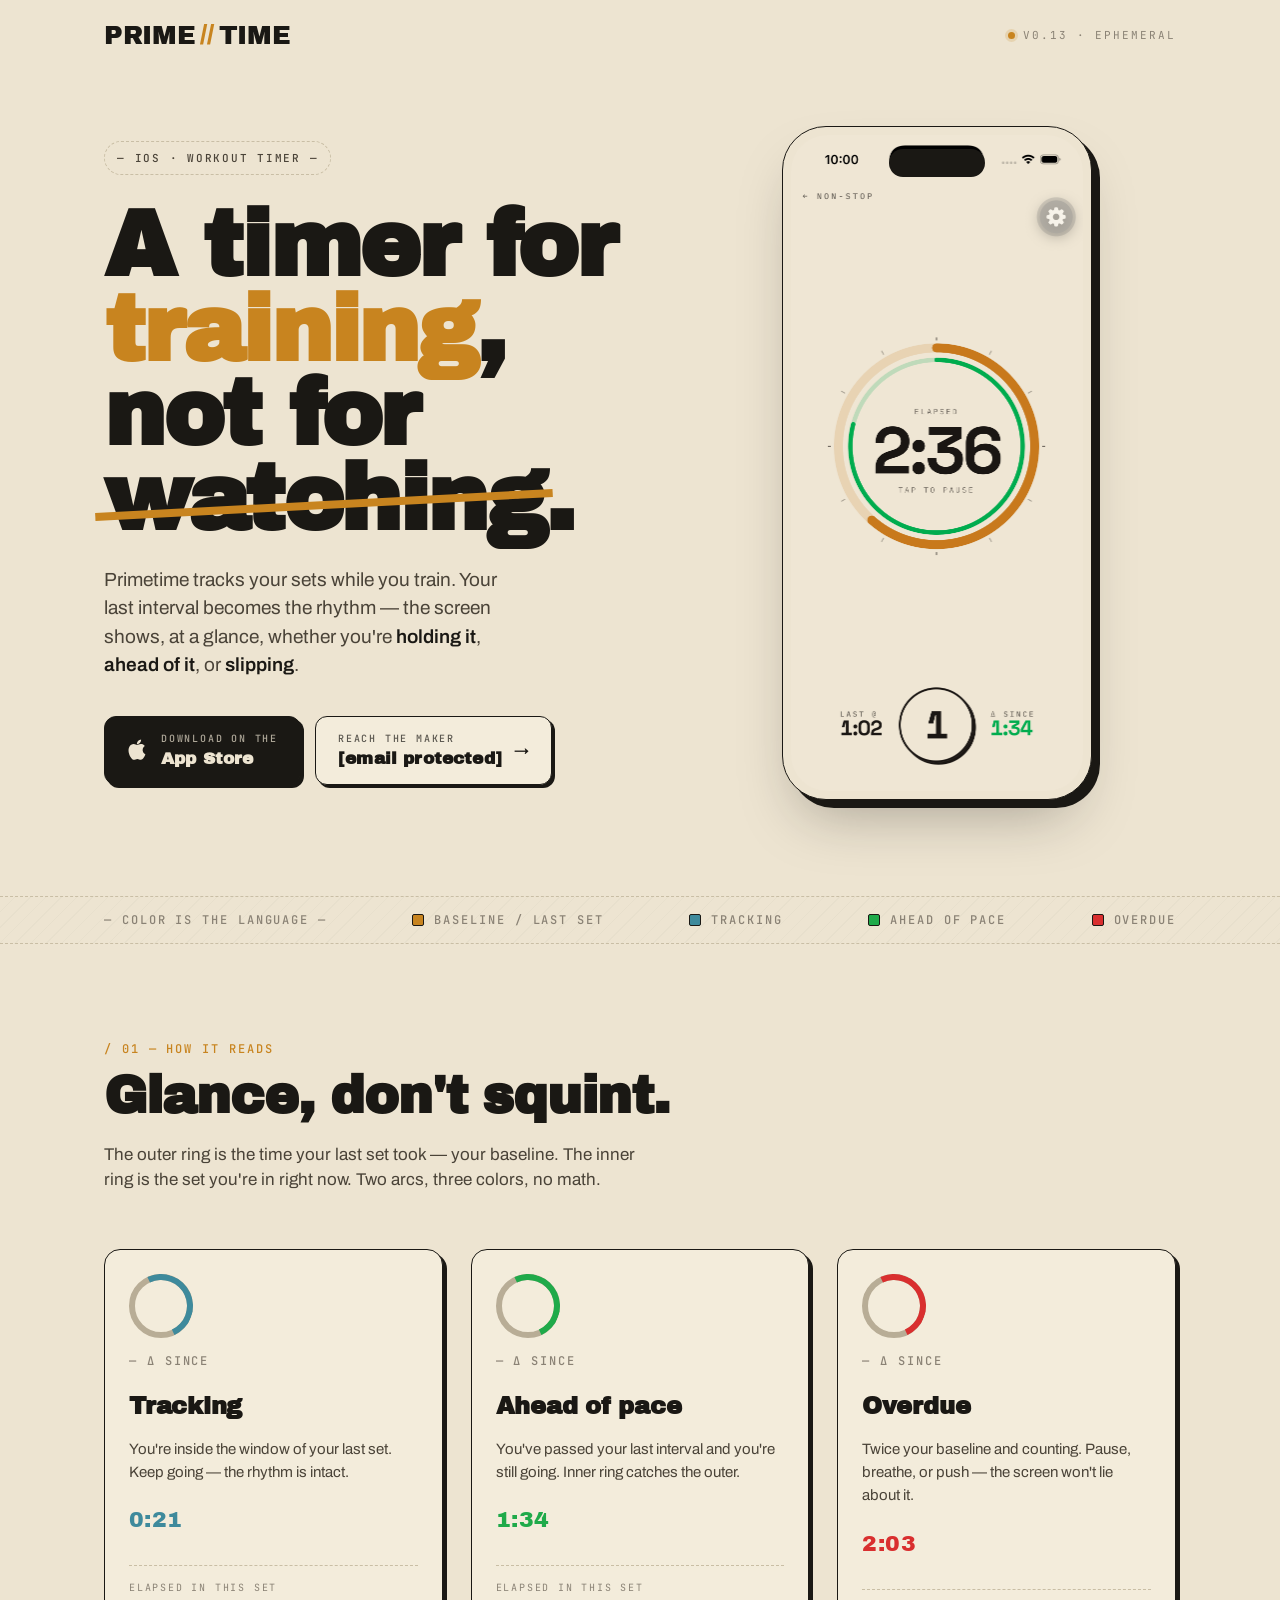
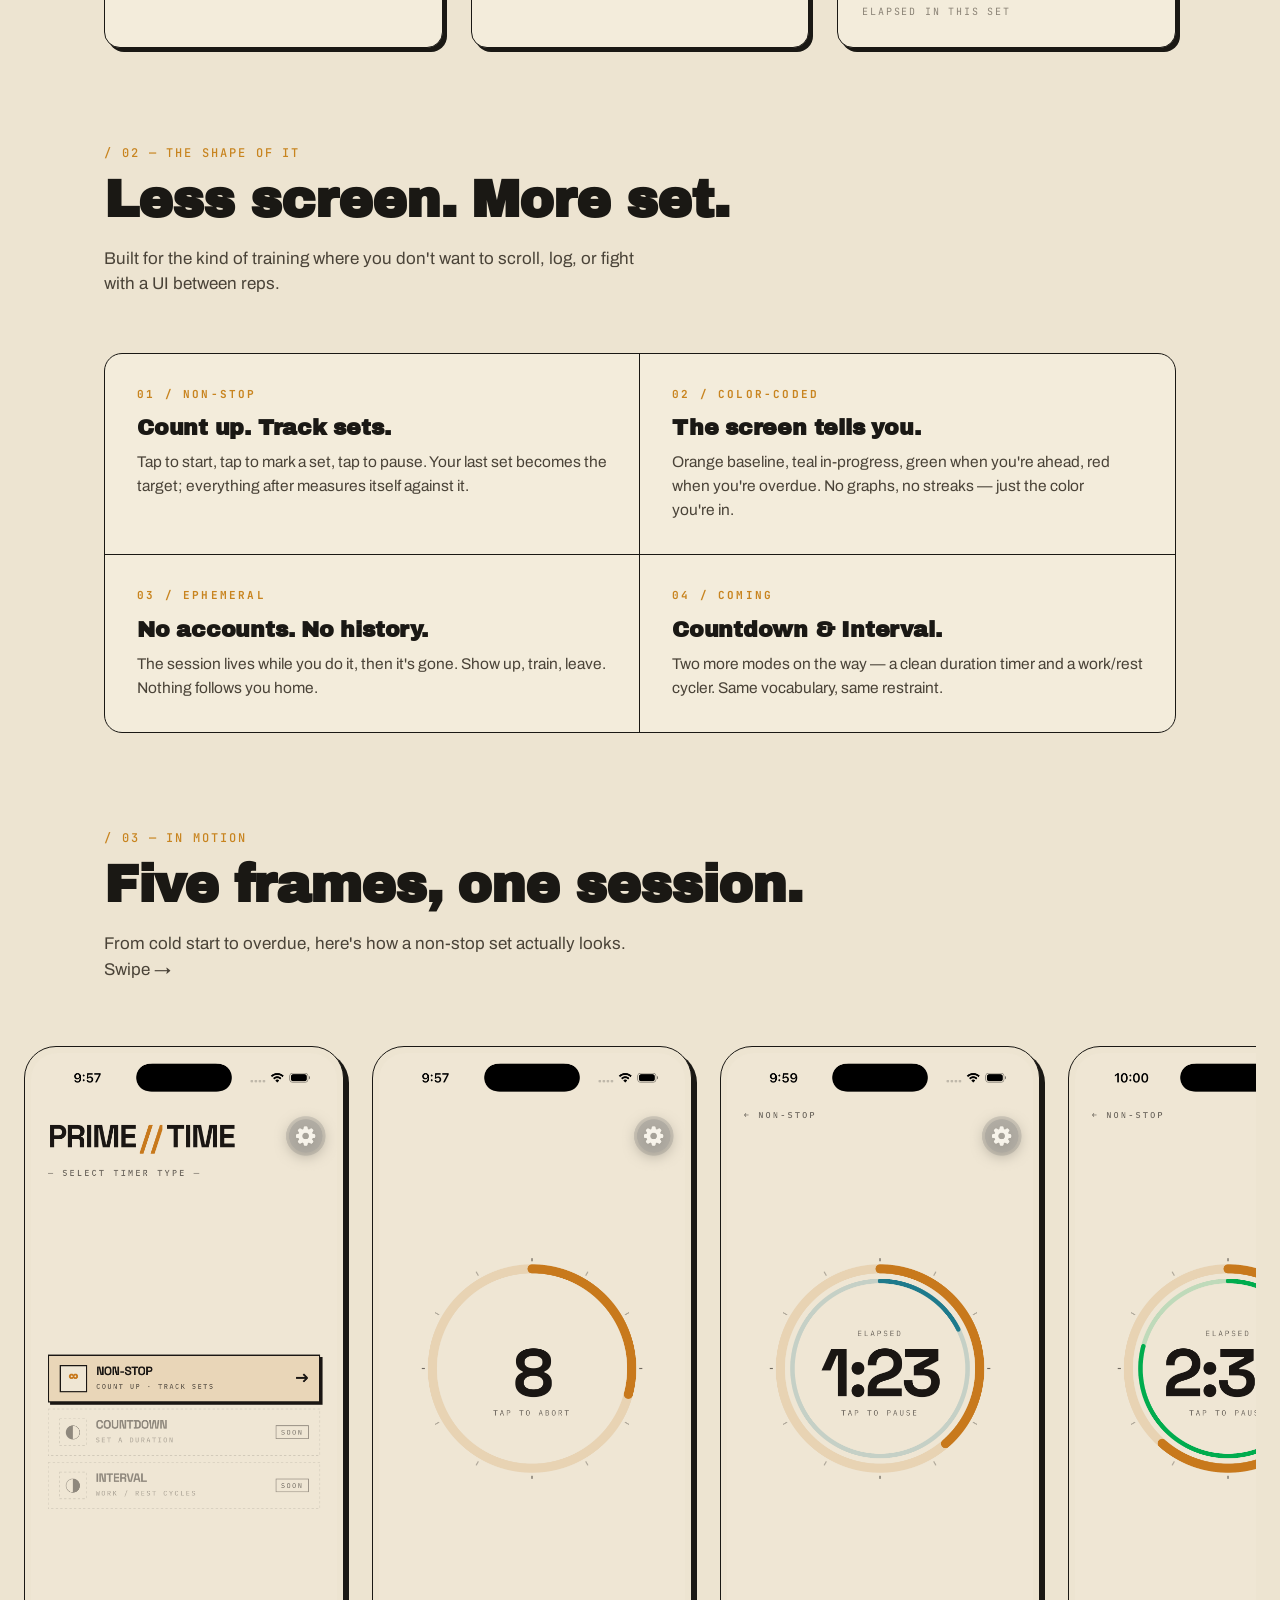
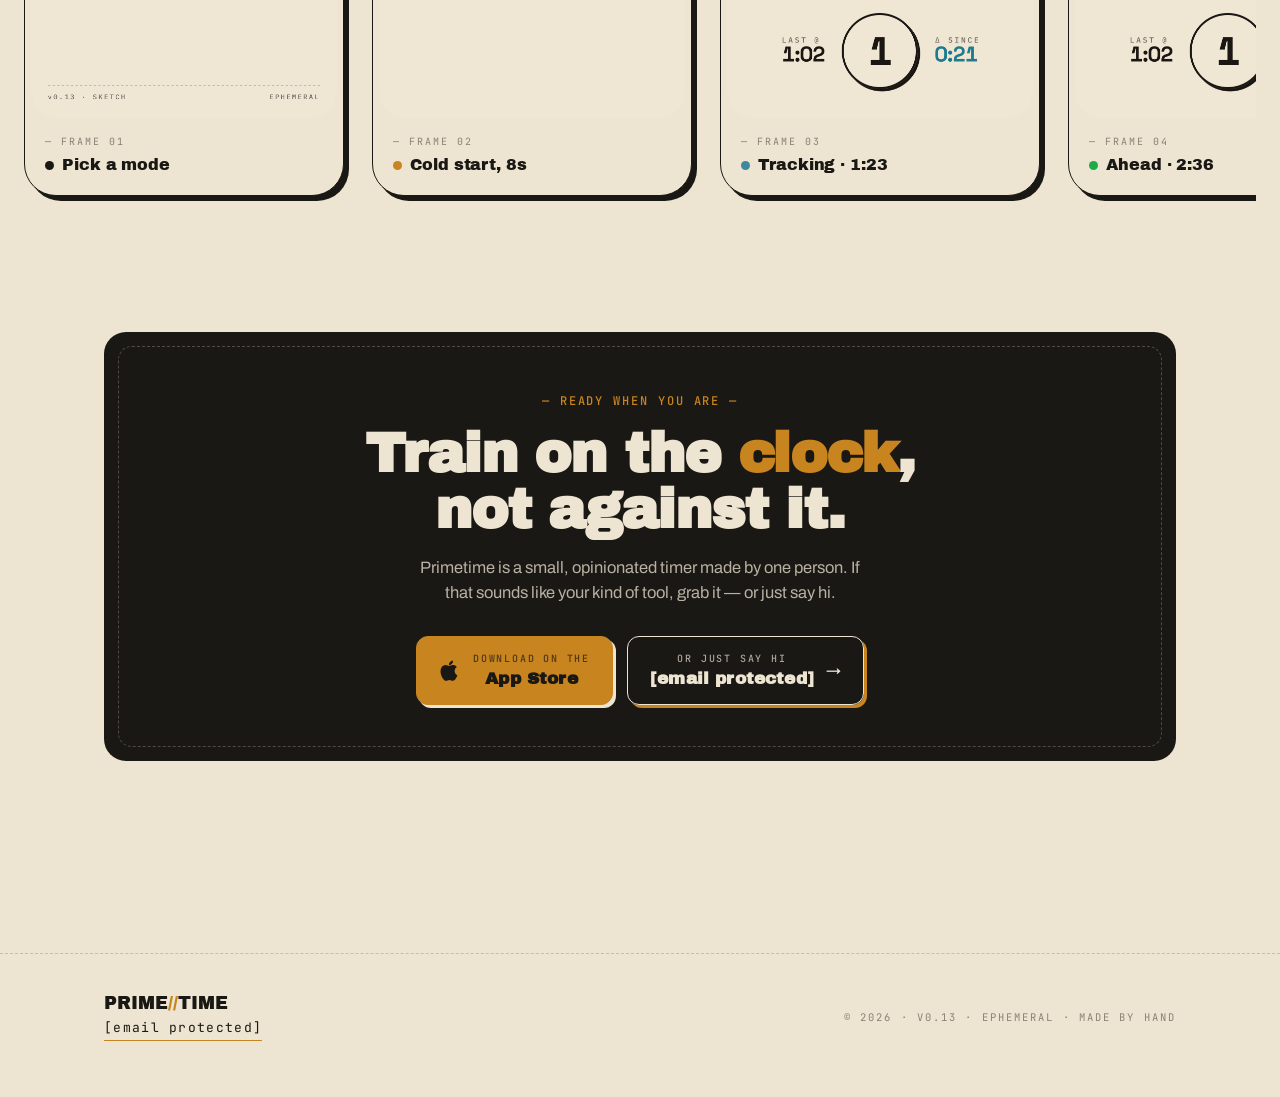
==== marketing/index.html @ 647ab3e5 "move some stuff around, add privacy policy" ====
<!doctype html>
<html lang="en">
<head>
<meta charset="utf-8" />
<meta name="viewport" content="width=device-width, initial-scale=1, viewport-fit=cover" />
<title>Primetime — a timer for training, not watching</title>
<meta name="description" content="Primetime is an iOS workout timer that tracks your sets while you train. Your last interval sets the pace; the screen tells you, at a glance, whether you're keeping it." />

<link rel="preconnect" href="https://fonts.googleapis.com">
<link rel="preconnect" href="https://fonts.gstatic.com" crossorigin>
<link href="https://fonts.googleapis.com/css2?family=Archivo+Black&family=Archivo:wght@400;500;600;800;900&family=JetBrains+Mono:wght@400;500;700&display=swap" rel="stylesheet">
<link rel="stylesheet" href="style.css" />
</head>

<body>

  <!-- TOPBAR -->
  <header class="topbar">
    <div class="container">
      <a href="#top" class="logo" id="top">PRIME<span class="slash">//</span>TIME</a>
      <span class="tag"><span class="dot"></span>v0.13 · EPHEMERAL</span>
    </div>
  </header>

  <!-- HERO -->
  <section class="hero">
    <div class="container hero-grid">
      <div class="hero-copy">
        <div class="eyebrow"><span class="mono">— iOS · workout timer —</span></div>

        <h1 class="headline">
          A timer for <span class="accent">training</span>,<br />
          not for <span class="strike">watching</span>.
        </h1>

        <p class="lede">
          Primetime tracks your sets while you train. Your last interval becomes the rhythm — the screen shows, at a glance, whether you're <strong>holding it</strong>, <strong>ahead of it</strong>, or <strong>slipping</strong>.
        </p>

        <div class="cta-row">
          <a class="btn primary" href="#" aria-label="Download on the App Store">
            <svg width="22" height="22" viewBox="0 0 24 24" fill="currentColor" aria-hidden="true">
              <path d="M17.05 12.04c-.03-2.86 2.34-4.24 2.44-4.31-1.33-1.95-3.4-2.22-4.13-2.25-1.76-.18-3.43 1.04-4.32 1.04-.9 0-2.27-1.02-3.73-.99-1.92.03-3.7 1.12-4.69 2.84-2 3.47-.51 8.6 1.44 11.42.95 1.39 2.08 2.93 3.57 2.88 1.43-.06 1.97-.93 3.7-.93 1.72 0 2.21.93 3.73.9 1.54-.03 2.51-1.4 3.45-2.8 1.09-1.6 1.54-3.15 1.56-3.23-.03-.01-2.99-1.15-3.02-4.57zM14.18 4.04c.78-.95 1.31-2.26 1.17-3.57-1.13.05-2.51.76-3.32 1.7-.72.83-1.36 2.17-1.19 3.45 1.27.1 2.55-.64 3.34-1.58z"/>
            </svg>
            <span>
              <span class="btn-sub">Download on the</span>
              <span class="btn-main">App Store</span>
            </span>
          </a>
          <a class="btn" href="/cdn-cgi/l/email-protection#354158405b544c4c5047755258545c591b565a580a4640575f5056410865475c5850415c5850100705107007100d05100c011007055d5059595a">
            <span>
              <span class="btn-sub">Reach the maker</span>
              <span class="btn-main"><span class="__cf_email__" data-cfemail="c6b2abb3a8a7bfbfa3b486a1aba7afaae8a5a9ab">[email&#160;protected]</span></span>
            </span>
            <span class="arrow" aria-hidden="true">→</span>
          </a>
        </div>
      </div>

      <div class="hero-art">
        <span class="ring-deco r1" aria-hidden="true"></span>
        <span class="ring-deco r2" aria-hidden="true"></span>
        <div class="phone" aria-hidden="false">
          <div class="screen">
            <img src="images/set_timer_green.png" alt="Primetime non-stop timer at 2:36 elapsed, on pace, ahead by 1:34" />
          </div>
        </div>
      </div>
    </div>
  </section>

  <!-- SYS BAR -->
  <div class="sysbar">
    <div class="container">
      <div class="row">
        <span class="mono">— color is the language —</span>
        <span class="mono"><span class="sw orange"></span> baseline / last set</span>
        <span class="mono"><span class="sw teal"></span> tracking</span>
        <span class="mono"><span class="sw green"></span> ahead of pace</span>
        <span class="mono"><span class="sw red"></span> overdue</span>
      </div>
    </div>
  </div>

  <!-- HOW IT READS -->
  <section class="bay">
    <div class="container">
      <div class="section-head">
        <span class="mono">/ 01 — how it reads</span>
        <h2>Glance, don't squint.</h2>
        <p>The outer ring is the time your last set took — your baseline. The inner ring is the set you're in right now. Two arcs, three colors, no math.</p>
      </div>

      <div class="reads-grid">
        <div class="read-card teal">
          <div class="ring" aria-hidden="true"></div>
          <span class="mono">— Δ since</span>
          <h3>Tracking</h3>
          <p>You're inside the window of your last set. Keep going — the rhythm is intact.</p>
          <div class="delta">0:21</div>
          <span class="delta-label">elapsed in this set</span>
        </div>
        <div class="read-card green">
          <div class="ring" aria-hidden="true"></div>
          <span class="mono">— Δ since</span>
          <h3>Ahead of pace</h3>
          <p>You've passed your last interval and you're still going. Inner ring catches the outer.</p>
          <div class="delta">1:34</div>
          <span class="delta-label">elapsed in this set</span>
        </div>
        <div class="read-card red">
          <div class="ring" aria-hidden="true"></div>
          <span class="mono">— Δ since</span>
          <h3>Overdue</h3>
          <p>Twice your baseline and counting. Pause, breathe, or push — the screen won't lie about it.</p>
          <div class="delta">2:03</div>
          <span class="delta-label">elapsed in this set</span>
        </div>
      </div>
    </div>
  </section>

  <!-- FEATURES -->
  <section class="bay" style="padding-top: 0;">
    <div class="container">
      <div class="section-head">
        <span class="mono">/ 02 — the shape of it</span>
        <h2>Less screen. More set.</h2>
        <p>Built for the kind of training where you don't want to scroll, log, or fight with a UI between reps.</p>
      </div>

      <div class="features">
        <div class="feat">
          <div class="num">01 / NON-STOP</div>
          <h3>Count up. Track sets.</h3>
          <p>Tap to start, tap to mark a set, tap to pause. Your last set becomes the target; everything after measures itself against it.</p>
        </div>
        <div class="feat">
          <div class="num">02 / COLOR-CODED</div>
          <h3>The screen tells you.</h3>
          <p>Orange baseline, teal in-progress, green when you're ahead, red when you're overdue. No graphs, no streaks — just the color you're in.</p>
        </div>
        <div class="feat">
          <div class="num">03 / EPHEMERAL</div>
          <h3>No accounts. No history.</h3>
          <p>The session lives while you do it, then it's gone. Show up, train, leave. Nothing follows you home.</p>
        </div>
        <div class="feat">
          <div class="num">04 / COMING</div>
          <h3>Countdown &amp; Interval.</h3>
          <p>Two more modes on the way — a clean duration timer and a work/rest cycler. Same vocabulary, same restraint.</p>
        </div>
      </div>
    </div>
  </section>

  <!-- SCREENSHOTS RAIL -->
  <section class="bay" style="padding-top: 0;">
    <div class="container">
      <div class="section-head">
        <span class="mono">/ 03 — in motion</span>
        <h2>Five frames, one session.</h2>
        <p>From cold start to overdue, here's how a non-stop set actually looks. Swipe →</p>
      </div>
    </div>

    <div class="rail-wrap">
      <div class="rail" role="list">
        <article class="shot dark" role="listitem">
          <div class="screen"><img src="images/timer_selection.png" alt="Primetime home screen — select timer type" /></div>
          <div class="caption">
            <span class="lbl">— Frame 01</span>
            <span class="ttl"><span class="dotc"></span>Pick a mode</span>
          </div>
        </article>
        <article class="shot orange" role="listitem">
          <div class="screen"><img src="images/countdown.png" alt="Primetime countdown from 8 with circular progress ring" /></div>
          <div class="caption">
            <span class="lbl">— Frame 02</span>
            <span class="ttl"><span class="dotc"></span>Cold start, 8s</span>
          </div>
        </article>
        <article class="shot teal" role="listitem">
          <div class="screen"><img src="images/set_timer_blue.png" alt="Primetime elapsed 1:23, tracking against last set" /></div>
          <div class="caption">
            <span class="lbl">— Frame 03</span>
            <span class="ttl"><span class="dotc"></span>Tracking · 1:23</span>
          </div>
        </article>
        <article class="shot green" role="listitem">
          <div class="screen"><img src="images/set_timer_green.png" alt="Primetime elapsed 2:36, ahead of last set's pace" /></div>
          <div class="caption">
            <span class="lbl">— Frame 04</span>
            <span class="ttl"><span class="dotc"></span>Ahead · 2:36</span>
          </div>
        </article>
        <article class="shot red" role="listitem">
          <div class="screen"><img src="images/set_timer_overdue.png" alt="Primetime elapsed 3:05, overdue past last set" /></div>
          <div class="caption">
            <span class="lbl">— Frame 05</span>
            <span class="ttl"><span class="dotc"></span>Overdue · 3:05</span>
          </div>
        </article>
      </div>
    </div>
  </section>

  <!-- CTA BAND -->
  <section class="bay" style="padding-top: 16px;">
    <div class="container">
      <div class="cta-band">
        <span class="mono">— ready when you are —</span>
        <h2>Train on the <span class="accent">clock</span>,<br />not against it.</h2>
        <p>Primetime is a small, opinionated timer made by one person. If that sounds like your kind of tool, grab it — or just say hi.</p>
        <div class="cta-row">
          <a class="btn primary" href="#" aria-label="Download Primetime on the App Store">
            <svg width="22" height="22" viewBox="0 0 24 24" fill="currentColor" aria-hidden="true">
              <path d="M17.05 12.04c-.03-2.86 2.34-4.24 2.44-4.31-1.33-1.95-3.4-2.22-4.13-2.25-1.76-.18-3.43 1.04-4.32 1.04-.9 0-2.27-1.02-3.73-.99-1.92.03-3.7 1.12-4.69 2.84-2 3.47-.51 8.6 1.44 11.42.95 1.39 2.08 2.93 3.57 2.88 1.43-.06 1.97-.93 3.7-.93 1.72 0 2.21.93 3.73.9 1.54-.03 2.51-1.4 3.45-2.8 1.09-1.6 1.54-3.15 1.56-3.23-.03-.01-2.99-1.15-3.02-4.57zM14.18 4.04c.78-.95 1.31-2.26 1.17-3.57-1.13.05-2.51.76-3.32 1.7-.72.83-1.36 2.17-1.19 3.45 1.27.1 2.55-.64 3.34-1.58z"/>
            </svg>
            <span>
              <span class="btn-sub">Download on the</span>
              <span class="btn-main">App Store</span>
            </span>
          </a>
          <a class="btn" href="/cdn-cgi/l/email-protection#8afee7ffe4ebf3f3eff8caede7ebe3e6a4e9e5e7b5f9ffe8e0efe9feb7daf8e3e7effee3e7efafb8baafcfb8afb2baafb3beafb8bae2efe6e6e5">
            <span>
              <span class="btn-sub">Or just say hi</span>
              <span class="btn-main"><span class="__cf_email__" data-cfemail="22564f574c435b5b475062454f434b4e0c414d4f">[email&#160;protected]</span></span>
            </span>
            <span class="arrow" aria-hidden="true">→</span>
          </a>
        </div>
      </div>
    </div>
  </section>

  <!-- FOOTER -->
  <footer>
    <div class="container">
      <div class="row">
        <div class="left">
          <span class="ttl">PRIME<span class="slash">//</span>TIME</span>
          <a class="mail" href="/cdn-cgi/l/email-protection#80f4edf5eee1f9f9e5f2c0e7ede1e9ecaee3efed"><span class="__cf_email__" data-cfemail="d4a0b9a1bab5adadb1a694b3b9b5bdb8fab7bbb9">[email&#160;protected]</span></a>
        </div>
        <div class="meta">© 2026 · v0.13 · Ephemeral · Made by hand</div>
      </div>
    </div>
  </footer>

<script data-cfasync="false" src="/cdn-cgi/scripts/5c5dd728/cloudflare-static/email-decode.min.js"></script></body>
</html>
---- marketing/style.css ----
:root {
  --bg:        #ede4d1;
  --bg-deep:   #e3d8bf;
  --ink:       #1a1814;
  --ink-soft:  #4a4338;
  --muted:     #8a8275;
  --muted-2:   #b8ad96;
  --line:      #c9bea5;
  --paper:     #f3ecdb;

  --orange:    #c8841f;
  --orange-2:  #a86d15;
  --teal:      #3e8a9c;
  --green:     #1faa4a;
  --red:       #d92f2f;

  --shadow:    0 1px 0 var(--ink);

  --display: "Archivo Black", "Archivo", system-ui, sans-serif;
  --body:    "Archivo", system-ui, sans-serif;
  --mono:    "JetBrains Mono", ui-monospace, Menlo, monospace;
}

* { box-sizing: border-box; }
html, body { margin: 0; padding: 0; }
html { -webkit-text-size-adjust: 100%; background: var(--bg); }
body {
  font-family: var(--body);
  color: var(--ink);
  background: var(--bg);
  line-height: 1.5;
  -webkit-font-smoothing: antialiased;
  overflow-x: hidden;
}
img { max-width: 100%; display: block; }
a { color: inherit; }

.mono {
  font-family: var(--mono);
  text-transform: uppercase;
  letter-spacing: 0.16em;
  font-size: 12px;
  color: var(--muted);
  font-weight: 500;
}

.container {
  width: 100%;
  max-width: 1120px;
  margin: 0 auto;
  padding: 0 24px;
}

/* ---------- topbar ---------- */
.topbar {
  padding: 22px 0;
}
.topbar .container {
  display: flex;
  align-items: center;
  justify-content: space-between;
  gap: 16px;
}
.logo {
  font-family: var(--display);
  font-size: clamp(20px, 4.2vw, 26px);
  letter-spacing: -0.01em;
  color: var(--ink);
  text-decoration: none;
  display: inline-flex;
  align-items: baseline;
  gap: 0;
  line-height: 1;
}
.logo .slash {
  color: var(--orange);
  margin: 0 0.18em;
  transform: translateY(-0.02em);
}
.tag {
  display: inline-flex;
  align-items: center;
  gap: 8px;
  font-family: var(--mono);
  font-size: 11px;
  letter-spacing: 0.18em;
  text-transform: uppercase;
  color: var(--muted);
}
.tag .dot {
  width: 7px; height: 7px; border-radius: 50%;
  background: var(--orange);
  box-shadow: 0 0 0 3px rgba(200,132,31,0.18);
}

/* ---------- hero ---------- */
.hero {
  padding: 24px 0 56px;
  position: relative;
}
.hero-grid {
  display: grid;
  grid-template-columns: 1fr;
  gap: 40px;
  align-items: center;
}
@media (min-width: 880px) {
  .hero-grid { grid-template-columns: 1.05fr 0.95fr; gap: 64px; }
  .hero { padding: 56px 0 96px; }
}

.eyebrow {
  display: inline-flex;
  align-items: center;
  gap: 10px;
  padding: 8px 12px;
  border: 1px dashed var(--line);
  border-radius: 999px;
  margin-bottom: 28px;
}
.eyebrow .mono { font-size: 11px; color: var(--ink-soft); }

h1.headline {
  font-family: var(--display);
  font-weight: 900;
  font-size: clamp(44px, 9.5vw, 92px);
  line-height: 0.92;
  letter-spacing: -0.025em;
  margin: 0 0 24px;
  color: var(--ink);
  text-wrap: balance;
}
h1.headline .accent {
  color: var(--orange);
  font-style: normal;
  position: relative;
  display: inline-block;
}
h1.headline .strike {
  position: relative;
  display: inline-block;
}
h1.headline .strike::after {
  content: "";
  position: absolute;
  left: -2%;
  right: -2%;
  top: 52%;
  height: 0.09em;
  background: var(--orange);
  transform: rotate(-3deg);
}

.lede {
  font-size: clamp(17px, 2.1vw, 19px);
  color: var(--ink-soft);
  max-width: 36ch;
  margin: 0 0 36px;
  text-wrap: pretty;
}
.lede strong { color: var(--ink); font-weight: 600; }

.cta-row {
  display: flex;
  flex-wrap: wrap;
  gap: 14px;
  align-items: center;
}
.btn {
  display: inline-flex;
  align-items: center;
  gap: 12px;
  padding: 14px 22px;
  border-radius: 12px;
  font-family: var(--body);
  font-weight: 600;
  font-size: 15px;
  text-decoration: none;
  border: 1.5px solid var(--ink);
  background: var(--paper);
  color: var(--ink);
  transition: transform .15s ease, box-shadow .15s ease, background .15s ease;
  box-shadow: 3px 3px 0 var(--ink);
}
.btn:hover { transform: translate(-1px,-1px); box-shadow: 4px 4px 0 var(--ink); }
.btn:active { transform: translate(1px,1px); box-shadow: 1px 1px 0 var(--ink); }
.btn.primary {
  background: var(--ink);
  color: var(--bg);
  border-color: var(--ink);
}
.btn.primary:hover { background: #2a261e; }
.btn .arrow { transition: transform .15s ease; }
.btn:hover .arrow { transform: translateX(3px); }

.btn-sub {
  display: block;
  font-family: var(--mono);
  font-size: 10px;
  letter-spacing: 0.18em;
  text-transform: uppercase;
  opacity: 0.7;
  margin-bottom: 2px;
  font-weight: 500;
}
.btn-main {
  font-family: var(--display);
  font-size: 17px;
  line-height: 1;
  letter-spacing: 0.01em;
}

/* hero phone */
.hero-art {
  position: relative;
  display: flex;
  justify-content: center;
  align-items: flex-end;
}
.phone {
  position: relative;
  width: min(310px, 78vw);
  aspect-ratio: 1206 / 2622;
  background: var(--bg);
  border-radius: 44px;
  padding: 8px;
  border: 1.5px solid var(--ink);
  box-shadow: 8px 8px 0 var(--ink), 0 30px 60px -20px rgba(26,24,20,0.35);
}
.phone .screen {
  width: 100%;
  height: 100%;
  border-radius: 36px;
  overflow: hidden;
  background: var(--bg);
}
.phone .screen img {
  width: 100%;
  height: 100%;
  object-fit: cover;
  object-position: top center;
}
.phone::before {
  /* small notch hint, behind status area of screenshots */
  content: "";
  position: absolute;
  top: 22px; left: 50%; transform: translateX(-50%);
  width: 96px; height: 28px;
  background: var(--ink);
  border-radius: 14px;
  z-index: 2;
}

.ring-deco {
  position: absolute;
  z-index: -1;
  border: 1.5px dashed var(--line);
  border-radius: 50%;
  pointer-events: none;
}
.ring-deco.r1 { width: 380px; height: 380px; top: -40px; right: -80px; }
.ring-deco.r2 { width: 220px; height: 220px; bottom: -30px; left: -40px; border-style: solid; border-color: var(--orange); opacity: 0.18; }

/* ---------- divider system bar ---------- */
.sysbar {
  border-top: 1px dashed var(--line);
  border-bottom: 1px dashed var(--line);
  padding: 14px 0;
  background:
    repeating-linear-gradient(135deg, transparent 0 10px, rgba(26,24,20,0.025) 10px 11px);
}
.sysbar .row {
  display: flex;
  flex-wrap: wrap;
  gap: 28px 36px;
  align-items: center;
  justify-content: space-between;
}
.sysbar .row span { display: inline-flex; align-items: center; gap: 10px; }
.sw {
  width: 12px; height: 12px; border-radius: 2px;
  border: 1.5px solid var(--ink);
  display: inline-block;
}
.sw.orange { background: var(--orange); }
.sw.teal   { background: var(--teal); }
.sw.green  { background: var(--green); }
.sw.red    { background: var(--red); }

/* ---------- section base ---------- */
section.bay { padding: 96px 0; }
@media (max-width: 720px) { section.bay { padding: 64px 0; } }

.section-head {
  display: grid;
  grid-template-columns: 1fr;
  gap: 12px;
  margin-bottom: 56px;
  max-width: 760px;
}
.section-head .mono { color: var(--orange); }
.section-head h2 {
  font-family: var(--display);
  font-weight: 900;
  font-size: clamp(32px, 5.2vw, 52px);
  line-height: 1.0;
  letter-spacing: -0.02em;
  margin: 0;
  text-wrap: balance;
}
.section-head p {
  color: var(--ink-soft);
  font-size: 17px;
  max-width: 56ch;
  margin: 8px 0 0;
  text-wrap: pretty;
}

/* ---------- how it reads (color story) ---------- */
.reads-grid {
  display: grid;
  grid-template-columns: 1fr;
  gap: 24px;
}
@media (min-width: 760px) {
  .reads-grid { grid-template-columns: repeat(3, 1fr); gap: 28px; }
}
.read-card {
  background: var(--paper);
  border: 1.5px solid var(--ink);
  border-radius: 16px;
  padding: 24px 24px 28px;
  box-shadow: 4px 4px 0 var(--ink);
  display: flex; flex-direction: column; gap: 14px;
  position: relative;
}
.read-card .ring {
  width: 64px; height: 64px;
  border-radius: 50%;
  border: 6px solid var(--muted-2);
  position: relative;
}
.read-card .ring::before {
  content: "";
  position: absolute;
  inset: -6px;
  border: 6px solid transparent;
  border-radius: 50%;
  border-top-color: currentColor;
  border-right-color: currentColor;
  transform: rotate(20deg);
}
.read-card.teal  .ring { color: var(--teal); }
.read-card.green .ring { color: var(--green); }
.read-card.red   .ring { color: var(--red); }
.read-card h3 {
  font-family: var(--display);
  font-weight: 900;
  font-size: 24px;
  margin: 4px 0 0;
  letter-spacing: -0.01em;
}
.read-card p {
  margin: 0;
  color: var(--ink-soft);
  font-size: 15px;
  line-height: 1.55;
}
.read-card .delta {
  font-family: var(--display);
  font-size: 22px;
  letter-spacing: 0.02em;
  margin-top: 6px;
}
.read-card.teal  .delta { color: var(--teal); }
.read-card.green .delta { color: var(--green); }
.read-card.red   .delta { color: var(--red); }
.read-card .delta-label {
  font-family: var(--mono);
  font-size: 10px;
  letter-spacing: 0.18em;
  text-transform: uppercase;
  color: var(--muted);
  margin-top: 14px;
  padding-top: 14px;
  border-top: 1px dashed var(--line);
}

/* ---------- features ---------- */
.features {
  display: grid;
  grid-template-columns: 1fr;
  gap: 0;
  border: 1.5px solid var(--ink);
  border-radius: 18px;
  overflow: hidden;
  background: var(--paper);
}
@media (min-width: 760px) {
  .features { grid-template-columns: 1fr 1fr; }
}
.feat {
  padding: 32px;
  border-bottom: 1.5px solid var(--ink);
  border-right: 1.5px solid var(--ink);
  position: relative;
}
@media (min-width: 760px) {
  .feat:nth-child(2n) { border-right: none; }
  .feat:nth-last-child(-n+2) { border-bottom: none; }
}
@media (max-width: 759px) {
  .feat { border-right: none; }
  .feat:last-child { border-bottom: none; }
}
.feat .num {
  font-family: var(--mono);
  font-size: 11px;
  letter-spacing: 0.2em;
  color: var(--orange);
  margin-bottom: 14px;
  font-weight: 700;
}
.feat h3 {
  font-family: var(--display);
  font-size: 22px;
  line-height: 1.1;
  margin: 0 0 10px;
  letter-spacing: -0.01em;
}
.feat p {
  margin: 0;
  color: var(--ink-soft);
  font-size: 15.5px;
  line-height: 1.55;
  text-wrap: pretty;
}

/* ---------- screenshot rail ---------- */
.rail-wrap {
  position: relative;
  margin: 0 calc(50% - 50vw);
  padding: 0 24px;
}
.rail {
  display: grid;
  grid-auto-flow: column;
  grid-auto-columns: 78vw;
  gap: 20px;
  overflow-x: auto;
  scroll-snap-type: x mandatory;
  scrollbar-width: none;
  padding: 8px 8px 24px;
  -webkit-overflow-scrolling: touch;
}
.rail::-webkit-scrollbar { display: none; }
@media (min-width: 720px) {
  .rail { grid-auto-columns: 320px; gap: 28px; padding-left: max(24px, calc((100vw - 1120px) / 2)); padding-right: max(24px, calc((100vw - 1120px) / 2)); }
}
.shot {
  scroll-snap-align: start;
  position: relative;
  background: var(--bg);
  border: 1.5px solid var(--ink);
  border-radius: 32px;
  padding: 6px;
  box-shadow: 5px 5px 0 var(--ink);
}
.shot .screen {
  border-radius: 26px;
  overflow: hidden;
  aspect-ratio: 1206 / 2622;
  background: var(--bg);
}
.shot .screen img {
  width: 100%; height: 100%; object-fit: cover; object-position: top;
}
.shot .caption {
  display: flex;
  flex-direction: column;
  gap: 4px;
  padding: 16px 14px 12px;
}
.shot .caption .lbl {
  font-family: var(--mono);
  font-size: 10px;
  letter-spacing: 0.2em;
  text-transform: uppercase;
  color: var(--muted);
}
.shot .caption .ttl {
  font-family: var(--display);
  font-size: 16px;
  letter-spacing: -0.005em;
}
.shot .caption .ttl .dotc {
  display: inline-block; width: 9px; height: 9px; border-radius: 50%;
  vertical-align: middle; margin-right: 8px;
  transform: translateY(-1px);
}
.shot.teal  .dotc { background: var(--teal); }
.shot.green .dotc { background: var(--green); }
.shot.red   .dotc { background: var(--red); }
.shot.orange .dotc { background: var(--orange); }
.shot.dark   .dotc { background: var(--ink); }

/* ---------- cta band ---------- */
.cta-band {
  background: var(--ink);
  color: var(--bg);
  border-radius: 22px;
  padding: 56px 32px;
  text-align: center;
  position: relative;
  overflow: hidden;
}
.cta-band::before {
  content: "";
  position: absolute;
  inset: 14px;
  border: 1px dashed rgba(237,228,209,0.25);
  border-radius: 14px;
  pointer-events: none;
}
.cta-band .mono { color: var(--orange); }
.cta-band h2 {
  font-family: var(--display);
  font-size: clamp(32px, 6vw, 56px);
  margin: 14px 0 18px;
  line-height: 1;
  letter-spacing: -0.02em;
}
.cta-band h2 .accent { color: var(--orange); }
.cta-band p {
  color: rgba(237,228,209,0.75);
  margin: 0 auto 30px;
  max-width: 50ch;
  font-size: 16.5px;
}
.cta-band .cta-row { justify-content: center; }
.cta-band .btn {
  border-color: var(--bg);
  background: transparent;
  color: var(--bg);
  box-shadow: 3px 3px 0 var(--orange);
}
.cta-band .btn:hover { box-shadow: 4px 4px 0 var(--orange); }
.cta-band .btn.primary {
  background: var(--orange);
  border-color: var(--orange);
  color: var(--ink);
  box-shadow: 3px 3px 0 var(--bg);
}
.cta-band .btn.primary:hover { box-shadow: 4px 4px 0 var(--bg); background: #d68f23; }

/* ---------- footer ---------- */
footer {
  padding: 40px 0 56px;
  border-top: 1px dashed var(--line);
  margin-top: 96px;
}
footer .row {
  display: flex;
  flex-wrap: wrap;
  gap: 18px;
  justify-content: space-between;
  align-items: center;
}
footer .row .left {
  display: flex; flex-direction: column; gap: 6px;
}
footer .row .left .ttl {
  font-family: var(--display);
  font-size: 18px;
  line-height: 1;
}
footer .row .left .ttl .slash { color: var(--orange); }
footer .mail {
  font-family: var(--mono);
  text-decoration: none;
  color: var(--ink);
  font-size: 13px;
  letter-spacing: 0.1em;
  border-bottom: 1.5px solid var(--orange);
  padding-bottom: 2px;
}
footer .mail:hover { color: var(--orange); }
footer .meta {
  font-family: var(--mono);
  font-size: 10.5px;
  letter-spacing: 0.2em;
  text-transform: uppercase;
  color: var(--muted);
}

/* small a11y: focus */
a:focus-visible, button:focus-visible {
  outline: 2px solid var(--orange);
  outline-offset: 3px;
  border-radius: 6px;
}
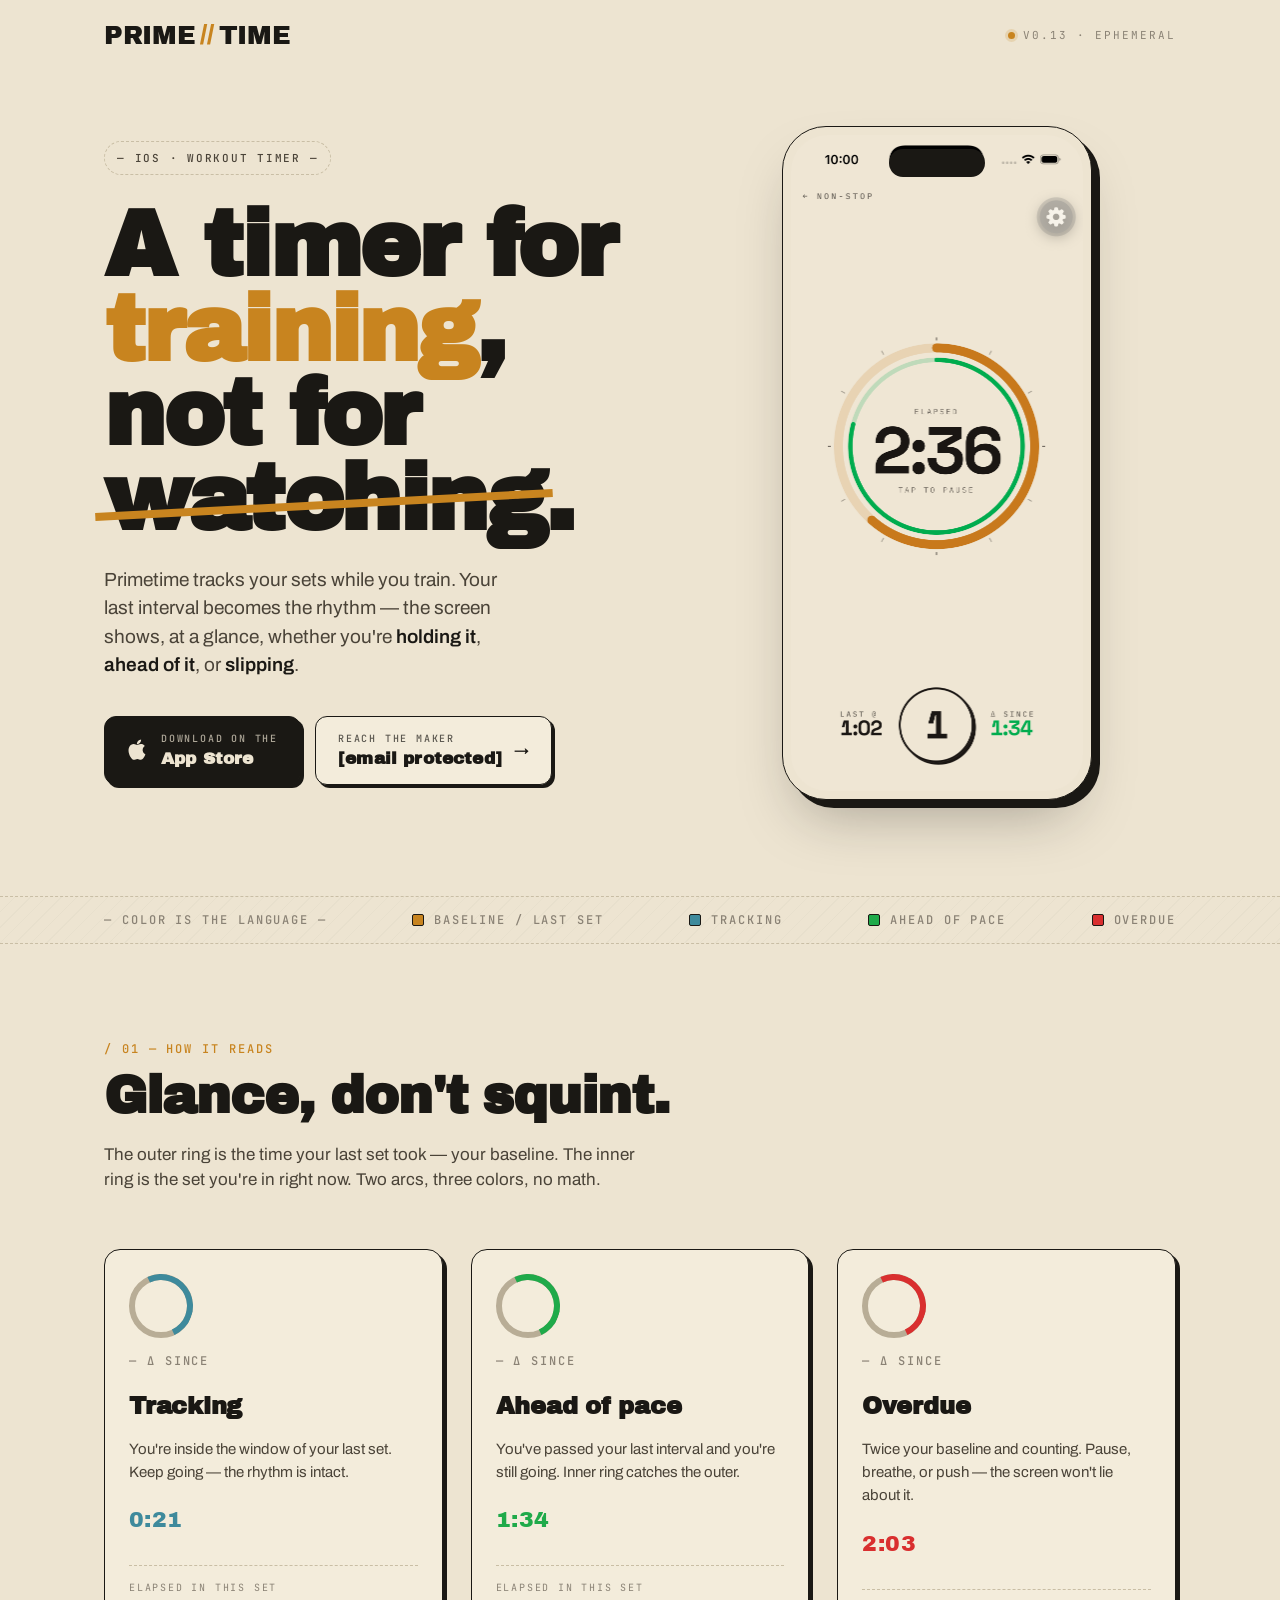
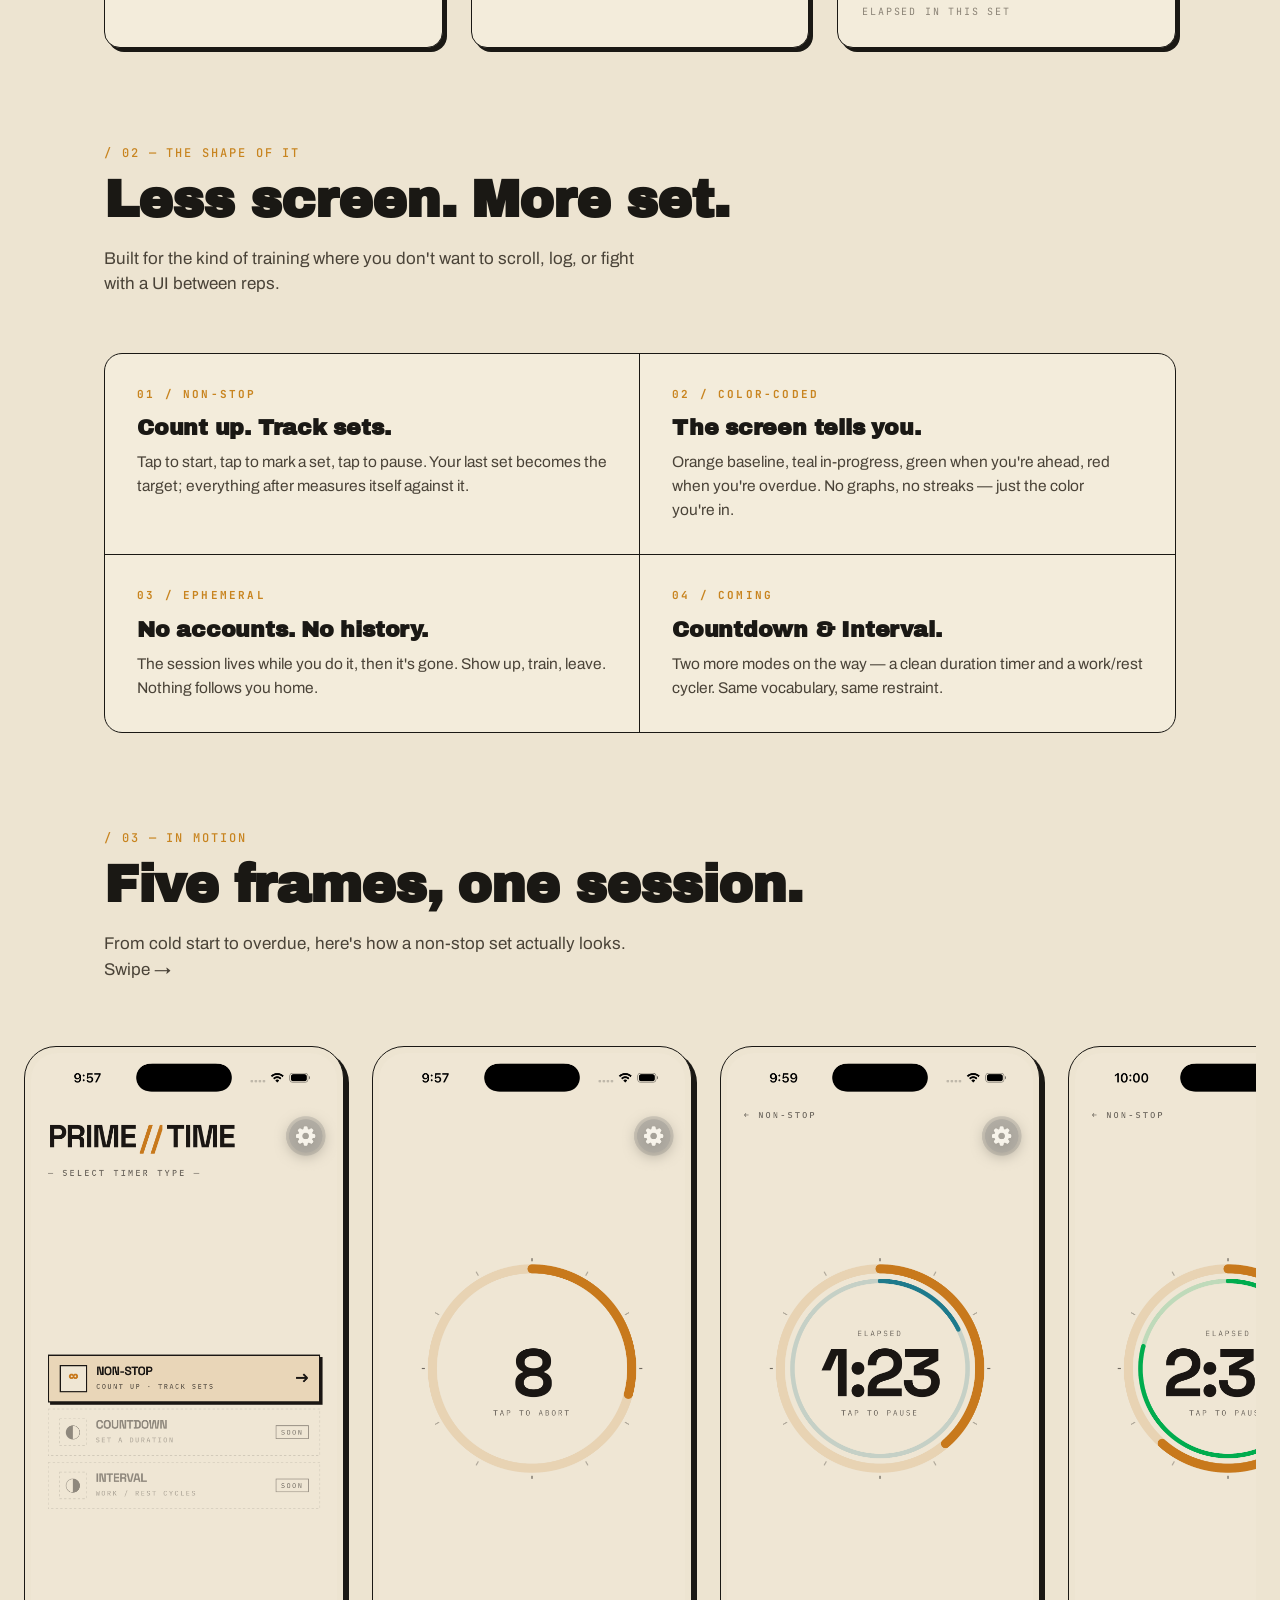
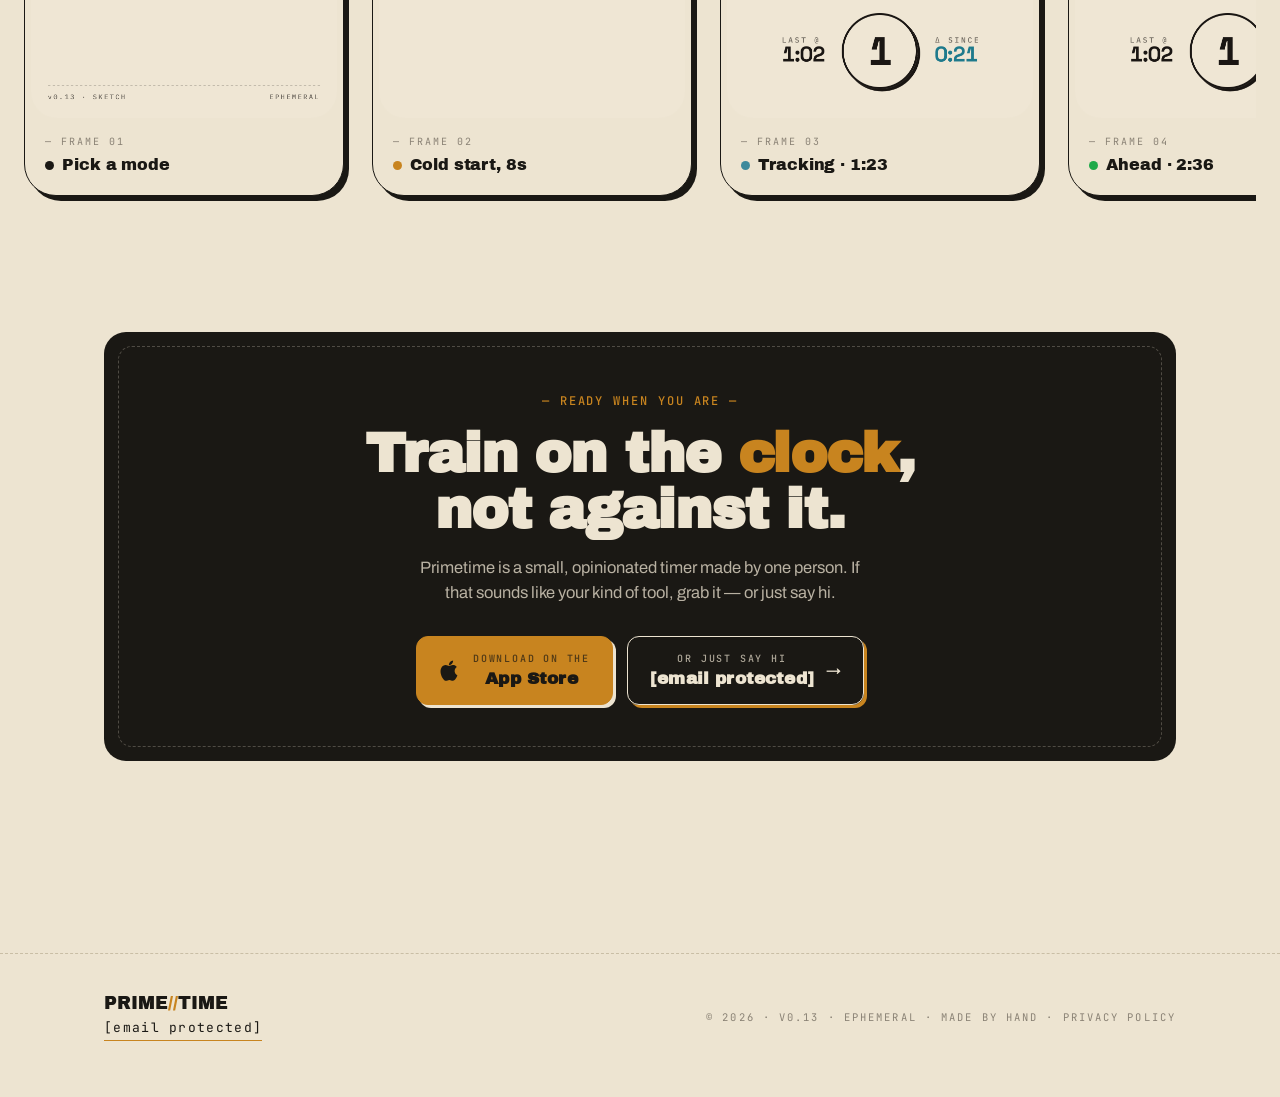
==== commit 818453a7: "policy link" ====
--- a/marketing/index.html
+++ b/marketing/index.html
@@ -1,15 +1,19 @@
 <!doctype html>
 <html lang="en">
+
 <head>
-<meta charset="utf-8" />
-<meta name="viewport" content="width=device-width, initial-scale=1, viewport-fit=cover" />
-<title>Primetime — a timer for training, not watching</title>
-<meta name="description" content="Primetime is an iOS workout timer that tracks your sets while you train. Your last interval sets the pace; the screen tells you, at a glance, whether you're keeping it." />
-
-<link rel="preconnect" href="https://fonts.googleapis.com">
-<link rel="preconnect" href="https://fonts.gstatic.com" crossorigin>
-<link href="https://fonts.googleapis.com/css2?family=Archivo+Black&family=Archivo:wght@400;500;600;800;900&family=JetBrains+Mono:wght@400;500;700&display=swap" rel="stylesheet">
-<link rel="stylesheet" href="style.css" />
+  <meta charset="utf-8" />
+  <meta name="viewport" content="width=device-width, initial-scale=1, viewport-fit=cover" />
+  <title>Primetime — a timer for training, not watching</title>
+  <meta name="description"
+    content="Primetime is an iOS workout timer that tracks your sets while you train. Your last interval sets the pace; the screen tells you, at a glance, whether you're keeping it." />
+
+  <link rel="preconnect" href="https://fonts.googleapis.com">
+  <link rel="preconnect" href="https://fonts.gstatic.com" crossorigin>
+  <link
+    href="https://fonts.googleapis.com/css2?family=Archivo+Black&family=Archivo:wght@400;500;600;800;900&family=JetBrains+Mono:wght@400;500;700&display=swap"
+    rel="stylesheet">
+  <link rel="stylesheet" href="style.css" />
 </head>
 
 <body>
@@ -34,23 +38,28 @@
         </h1>
 
         <p class="lede">
-          Primetime tracks your sets while you train. Your last interval becomes the rhythm — the screen shows, at a glance, whether you're <strong>holding it</strong>, <strong>ahead of it</strong>, or <strong>slipping</strong>.
+          Primetime tracks your sets while you train. Your last interval becomes the rhythm — the screen shows, at a
+          glance, whether you're <strong>holding it</strong>, <strong>ahead of it</strong>, or
+          <strong>slipping</strong>.
         </p>
 
         <div class="cta-row">
           <a class="btn primary" href="#" aria-label="Download on the App Store">
             <svg width="22" height="22" viewBox="0 0 24 24" fill="currentColor" aria-hidden="true">
-              <path d="M17.05 12.04c-.03-2.86 2.34-4.24 2.44-4.31-1.33-1.95-3.4-2.22-4.13-2.25-1.76-.18-3.43 1.04-4.32 1.04-.9 0-2.27-1.02-3.73-.99-1.92.03-3.7 1.12-4.69 2.84-2 3.47-.51 8.6 1.44 11.42.95 1.39 2.08 2.93 3.57 2.88 1.43-.06 1.97-.93 3.7-.93 1.72 0 2.21.93 3.73.9 1.54-.03 2.51-1.4 3.45-2.8 1.09-1.6 1.54-3.15 1.56-3.23-.03-.01-2.99-1.15-3.02-4.57zM14.18 4.04c.78-.95 1.31-2.26 1.17-3.57-1.13.05-2.51.76-3.32 1.7-.72.83-1.36 2.17-1.19 3.45 1.27.1 2.55-.64 3.34-1.58z"/>
+              <path
+                d="M17.05 12.04c-.03-2.86 2.34-4.24 2.44-4.31-1.33-1.95-3.4-2.22-4.13-2.25-1.76-.18-3.43 1.04-4.32 1.04-.9 0-2.27-1.02-3.73-.99-1.92.03-3.7 1.12-4.69 2.84-2 3.47-.51 8.6 1.44 11.42.95 1.39 2.08 2.93 3.57 2.88 1.43-.06 1.97-.93 3.7-.93 1.72 0 2.21.93 3.73.9 1.54-.03 2.51-1.4 3.45-2.8 1.09-1.6 1.54-3.15 1.56-3.23-.03-.01-2.99-1.15-3.02-4.57zM14.18 4.04c.78-.95 1.31-2.26 1.17-3.57-1.13.05-2.51.76-3.32 1.7-.72.83-1.36 2.17-1.19 3.45 1.27.1 2.55-.64 3.34-1.58z" />
             </svg>
             <span>
               <span class="btn-sub">Download on the</span>
               <span class="btn-main">App Store</span>
             </span>
           </a>
-          <a class="btn" href="/cdn-cgi/l/email-protection#354158405b544c4c5047755258545c591b565a580a4640575f5056410865475c5850415c5850100705107007100d05100c011007055d5059595a">
+          <a class="btn"
+            href="/cdn-cgi/l/email-protection#354158405b544c4c5047755258545c591b565a580a4640575f5056410865475c5850415c5850100705107007100d05100c011007055d5059595a">
             <span>
               <span class="btn-sub">Reach the maker</span>
-              <span class="btn-main"><span class="__cf_email__" data-cfemail="c6b2abb3a8a7bfbfa3b486a1aba7afaae8a5a9ab">[email&#160;protected]</span></span>
+              <span class="btn-main"><span class="__cf_email__"
+                  data-cfemail="c6b2abb3a8a7bfbfa3b486a1aba7afaae8a5a9ab">[email&#160;protected]</span></span>
             </span>
             <span class="arrow" aria-hidden="true">→</span>
           </a>
@@ -62,7 +71,8 @@
         <span class="ring-deco r2" aria-hidden="true"></span>
         <div class="phone" aria-hidden="false">
           <div class="screen">
-            <img src="images/set_timer_green.png" alt="Primetime non-stop timer at 2:36 elapsed, on pace, ahead by 1:34" />
+            <img src="images/set_timer_green.png"
+              alt="Primetime non-stop timer at 2:36 elapsed, on pace, ahead by 1:34" />
           </div>
         </div>
       </div>
@@ -88,7 +98,8 @@
       <div class="section-head">
         <span class="mono">/ 01 — how it reads</span>
         <h2>Glance, don't squint.</h2>
-        <p>The outer ring is the time your last set took — your baseline. The inner ring is the set you're in right now. Two arcs, three colors, no math.</p>
+        <p>The outer ring is the time your last set took — your baseline. The inner ring is the set you're in right now.
+          Two arcs, three colors, no math.</p>
       </div>
 
       <div class="reads-grid">
@@ -133,12 +144,14 @@
         <div class="feat">
           <div class="num">01 / NON-STOP</div>
           <h3>Count up. Track sets.</h3>
-          <p>Tap to start, tap to mark a set, tap to pause. Your last set becomes the target; everything after measures itself against it.</p>
+          <p>Tap to start, tap to mark a set, tap to pause. Your last set becomes the target; everything after measures
+            itself against it.</p>
         </div>
         <div class="feat">
           <div class="num">02 / COLOR-CODED</div>
           <h3>The screen tells you.</h3>
-          <p>Orange baseline, teal in-progress, green when you're ahead, red when you're overdue. No graphs, no streaks — just the color you're in.</p>
+          <p>Orange baseline, teal in-progress, green when you're ahead, red when you're overdue. No graphs, no streaks
+            — just the color you're in.</p>
         </div>
         <div class="feat">
           <div class="num">03 / EPHEMERAL</div>
@@ -148,7 +161,8 @@
         <div class="feat">
           <div class="num">04 / COMING</div>
           <h3>Countdown &amp; Interval.</h3>
-          <p>Two more modes on the way — a clean duration timer and a work/rest cycler. Same vocabulary, same restraint.</p>
+          <p>Two more modes on the way — a clean duration timer and a work/rest cycler. Same vocabulary, same restraint.
+          </p>
         </div>
       </div>
     </div>
@@ -167,35 +181,40 @@
     <div class="rail-wrap">
       <div class="rail" role="list">
         <article class="shot dark" role="listitem">
-          <div class="screen"><img src="images/timer_selection.png" alt="Primetime home screen — select timer type" /></div>
+          <div class="screen"><img src="images/timer_selection.png" alt="Primetime home screen — select timer type" />
+          </div>
           <div class="caption">
             <span class="lbl">— Frame 01</span>
             <span class="ttl"><span class="dotc"></span>Pick a mode</span>
           </div>
         </article>
         <article class="shot orange" role="listitem">
-          <div class="screen"><img src="images/countdown.png" alt="Primetime countdown from 8 with circular progress ring" /></div>
+          <div class="screen"><img src="images/countdown.png"
+              alt="Primetime countdown from 8 with circular progress ring" /></div>
           <div class="caption">
             <span class="lbl">— Frame 02</span>
             <span class="ttl"><span class="dotc"></span>Cold start, 8s</span>
           </div>
         </article>
         <article class="shot teal" role="listitem">
-          <div class="screen"><img src="images/set_timer_blue.png" alt="Primetime elapsed 1:23, tracking against last set" /></div>
+          <div class="screen"><img src="images/set_timer_blue.png"
+              alt="Primetime elapsed 1:23, tracking against last set" /></div>
           <div class="caption">
             <span class="lbl">— Frame 03</span>
             <span class="ttl"><span class="dotc"></span>Tracking · 1:23</span>
           </div>
         </article>
         <article class="shot green" role="listitem">
-          <div class="screen"><img src="images/set_timer_green.png" alt="Primetime elapsed 2:36, ahead of last set's pace" /></div>
+          <div class="screen"><img src="images/set_timer_green.png"
+              alt="Primetime elapsed 2:36, ahead of last set's pace" /></div>
           <div class="caption">
             <span class="lbl">— Frame 04</span>
             <span class="ttl"><span class="dotc"></span>Ahead · 2:36</span>
           </div>
         </article>
         <article class="shot red" role="listitem">
-          <div class="screen"><img src="images/set_timer_overdue.png" alt="Primetime elapsed 3:05, overdue past last set" /></div>
+          <div class="screen"><img src="images/set_timer_overdue.png"
+              alt="Primetime elapsed 3:05, overdue past last set" /></div>
           <div class="caption">
             <span class="lbl">— Frame 05</span>
             <span class="ttl"><span class="dotc"></span>Overdue · 3:05</span>
@@ -211,21 +230,25 @@
       <div class="cta-band">
         <span class="mono">— ready when you are —</span>
         <h2>Train on the <span class="accent">clock</span>,<br />not against it.</h2>
-        <p>Primetime is a small, opinionated timer made by one person. If that sounds like your kind of tool, grab it — or just say hi.</p>
+        <p>Primetime is a small, opinionated timer made by one person. If that sounds like your kind of tool, grab it —
+          or just say hi.</p>
         <div class="cta-row">
           <a class="btn primary" href="#" aria-label="Download Primetime on the App Store">
             <svg width="22" height="22" viewBox="0 0 24 24" fill="currentColor" aria-hidden="true">
-              <path d="M17.05 12.04c-.03-2.86 2.34-4.24 2.44-4.31-1.33-1.95-3.4-2.22-4.13-2.25-1.76-.18-3.43 1.04-4.32 1.04-.9 0-2.27-1.02-3.73-.99-1.92.03-3.7 1.12-4.69 2.84-2 3.47-.51 8.6 1.44 11.42.95 1.39 2.08 2.93 3.57 2.88 1.43-.06 1.97-.93 3.7-.93 1.72 0 2.21.93 3.73.9 1.54-.03 2.51-1.4 3.45-2.8 1.09-1.6 1.54-3.15 1.56-3.23-.03-.01-2.99-1.15-3.02-4.57zM14.18 4.04c.78-.95 1.31-2.26 1.17-3.57-1.13.05-2.51.76-3.32 1.7-.72.83-1.36 2.17-1.19 3.45 1.27.1 2.55-.64 3.34-1.58z"/>
+              <path
+                d="M17.05 12.04c-.03-2.86 2.34-4.24 2.44-4.31-1.33-1.95-3.4-2.22-4.13-2.25-1.76-.18-3.43 1.04-4.32 1.04-.9 0-2.27-1.02-3.73-.99-1.92.03-3.7 1.12-4.69 2.84-2 3.47-.51 8.6 1.44 11.42.95 1.39 2.08 2.93 3.57 2.88 1.43-.06 1.97-.93 3.7-.93 1.72 0 2.21.93 3.73.9 1.54-.03 2.51-1.4 3.45-2.8 1.09-1.6 1.54-3.15 1.56-3.23-.03-.01-2.99-1.15-3.02-4.57zM14.18 4.04c.78-.95 1.31-2.26 1.17-3.57-1.13.05-2.51.76-3.32 1.7-.72.83-1.36 2.17-1.19 3.45 1.27.1 2.55-.64 3.34-1.58z" />
             </svg>
             <span>
               <span class="btn-sub">Download on the</span>
               <span class="btn-main">App Store</span>
             </span>
           </a>
-          <a class="btn" href="/cdn-cgi/l/email-protection#8afee7ffe4ebf3f3eff8caede7ebe3e6a4e9e5e7b5f9ffe8e0efe9feb7daf8e3e7effee3e7efafb8baafcfb8afb2baafb3beafb8bae2efe6e6e5">
+          <a class="btn"
+            href="/cdn-cgi/l/email-protection#8afee7ffe4ebf3f3eff8caede7ebe3e6a4e9e5e7b5f9ffe8e0efe9feb7daf8e3e7effee3e7efafb8baafcfb8afb2baafb3beafb8bae2efe6e6e5">
             <span>
               <span class="btn-sub">Or just say hi</span>
-              <span class="btn-main"><span class="__cf_email__" data-cfemail="22564f574c435b5b475062454f434b4e0c414d4f">[email&#160;protected]</span></span>
+              <span class="btn-main"><span class="__cf_email__"
+                  data-cfemail="22564f574c435b5b475062454f434b4e0c414d4f">[email&#160;protected]</span></span>
             </span>
             <span class="arrow" aria-hidden="true">→</span>
           </a>
@@ -240,12 +263,17 @@
       <div class="row">
         <div class="left">
           <span class="ttl">PRIME<span class="slash">//</span>TIME</span>
-          <a class="mail" href="/cdn-cgi/l/email-protection#80f4edf5eee1f9f9e5f2c0e7ede1e9ecaee3efed"><span class="__cf_email__" data-cfemail="d4a0b9a1bab5adadb1a694b3b9b5bdb8fab7bbb9">[email&#160;protected]</span></a>
-        </div>
-        <div class="meta">© 2026 · v0.13 · Ephemeral · Made by hand</div>
+          <a class="mail" href="/cdn-cgi/l/email-protection#80f4edf5eee1f9f9e5f2c0e7ede1e9ecaee3efed"><span
+              class="__cf_email__"
+              data-cfemail="d4a0b9a1bab5adadb1a694b3b9b5bdb8fab7bbb9">[email&#160;protected]</span></a>
+        </div>
+        <div class="meta">© 2026 · v0.13 · Ephemeral · Made by hand · <a class="privacy" href="privacy/">Privacy
+            Policy</a></div>
       </div>
     </div>
   </footer>
 
-<script data-cfasync="false" src="/cdn-cgi/scripts/5c5dd728/cloudflare-static/email-decode.min.js"></script></body>
-</html>
+  <script data-cfasync="false" src="/cdn-cgi/scripts/5c5dd728/cloudflare-static/email-decode.min.js"></script>
+</body>
+
+</html>
--- a/marketing/style.css
+++ b/marketing/style.css
@@ -592,6 +592,17 @@
   text-transform: uppercase;
   color: var(--muted);
 }
+footer .meta .privacy {
+  color: inherit;
+  text-decoration: none;
+  border-bottom: 1px solid transparent;
+  padding-bottom: 1px;
+  transition: color .15s ease, border-color .15s ease;
+}
+footer .meta .privacy:hover {
+  color: var(--orange);
+  border-bottom-color: var(--orange);
+}
 
 /* small a11y: focus */
 a:focus-visible, button:focus-visible {
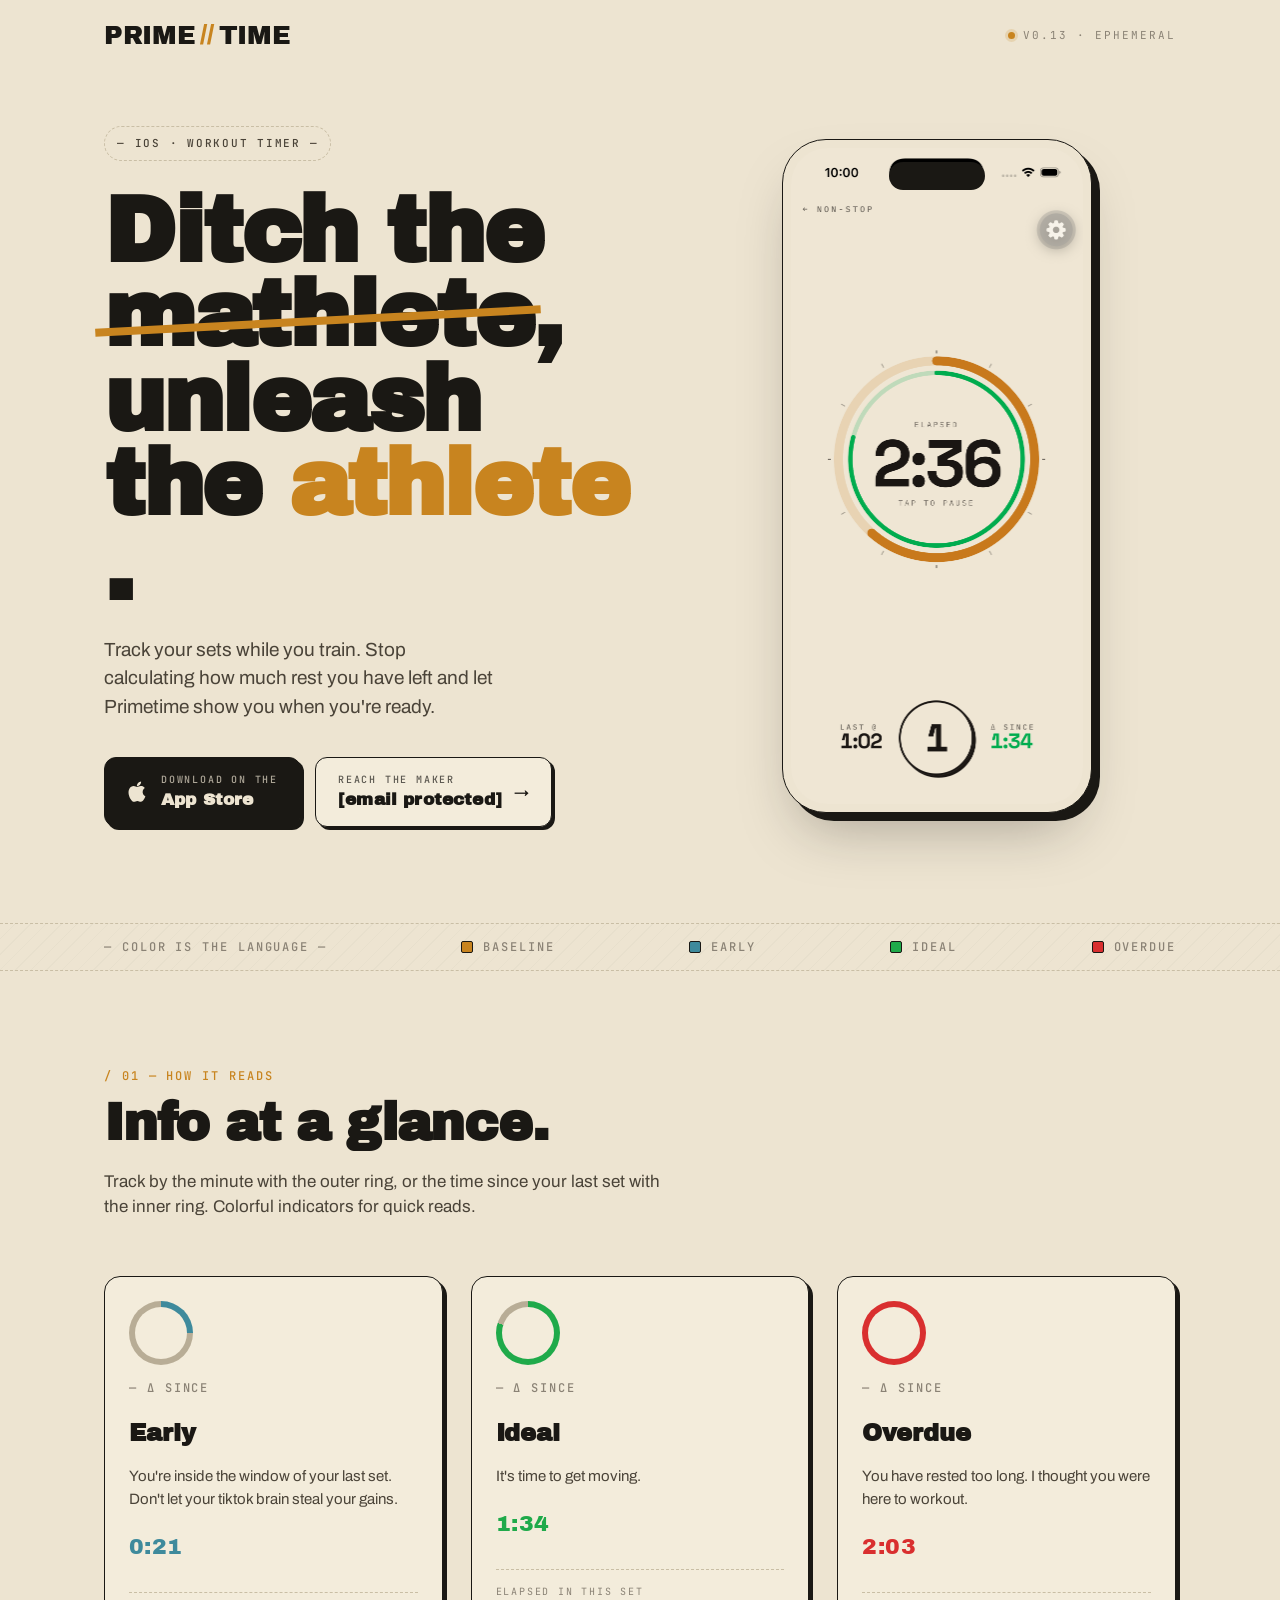
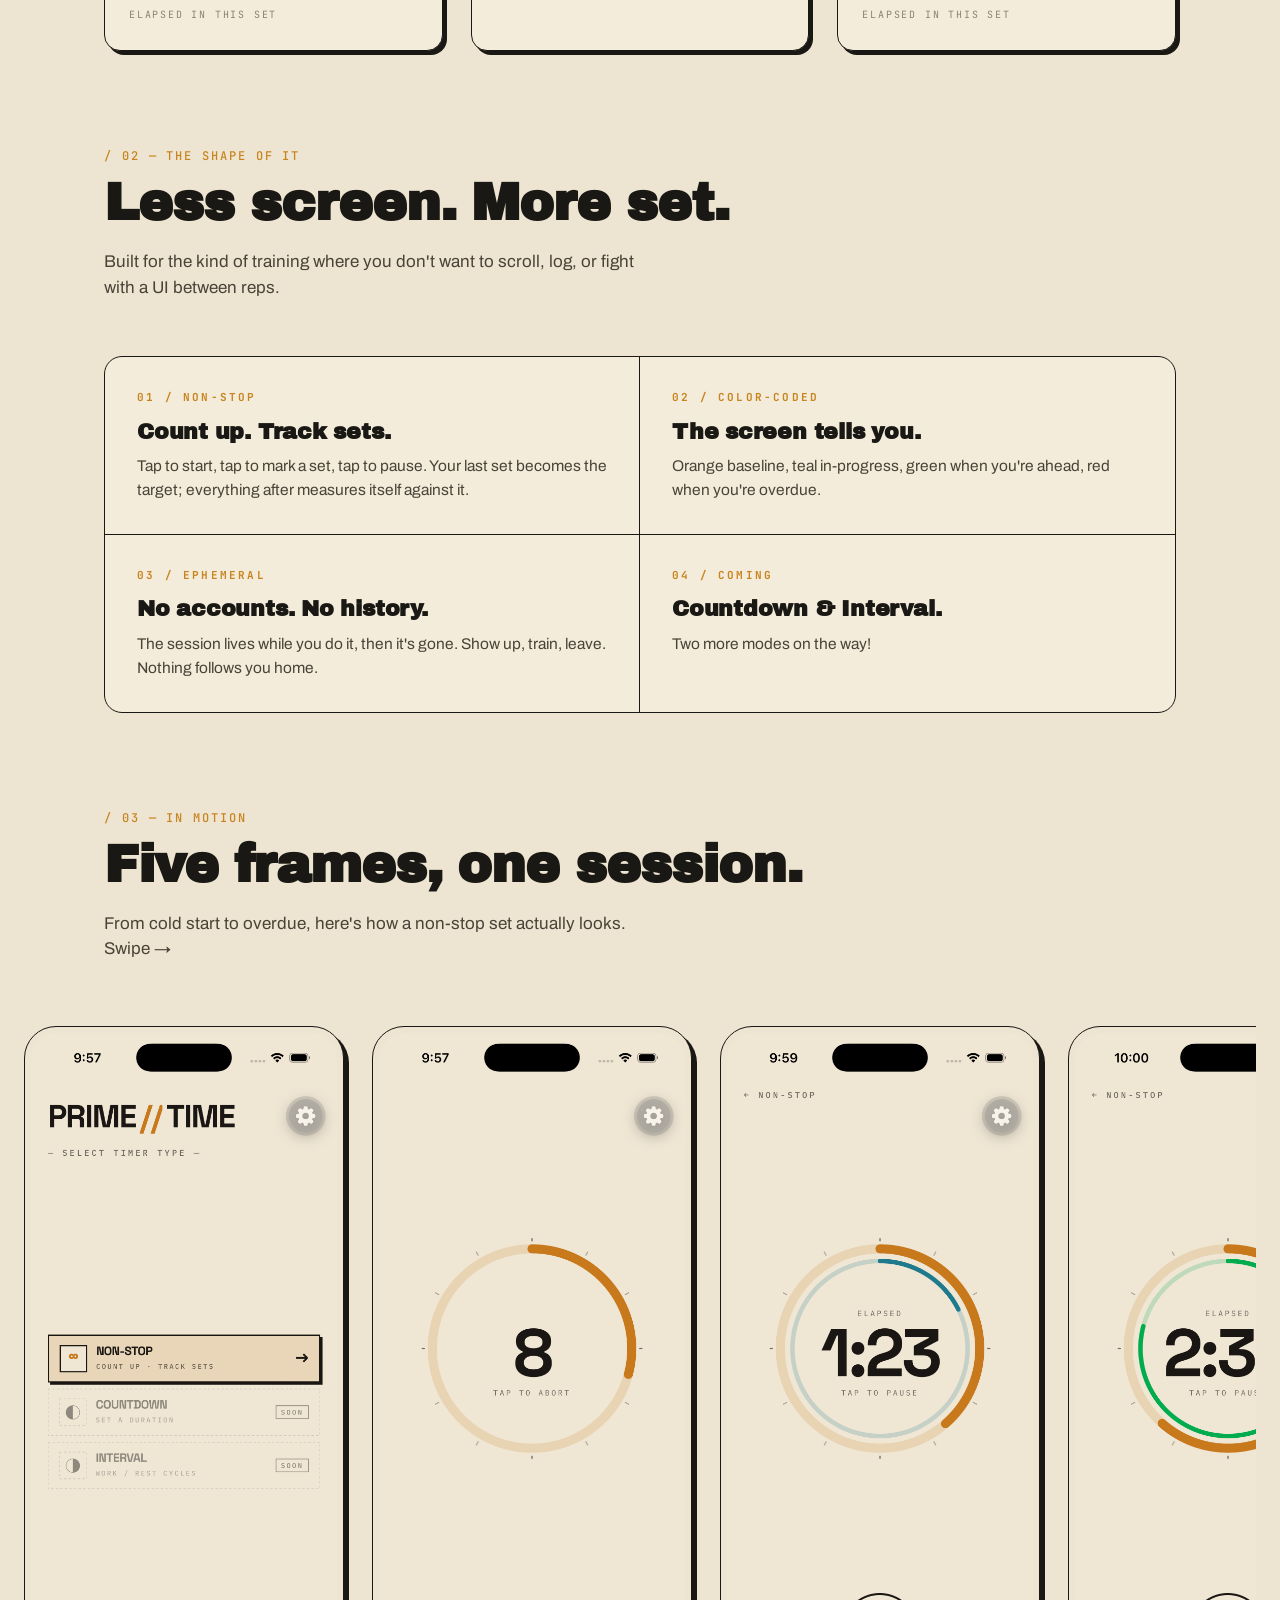
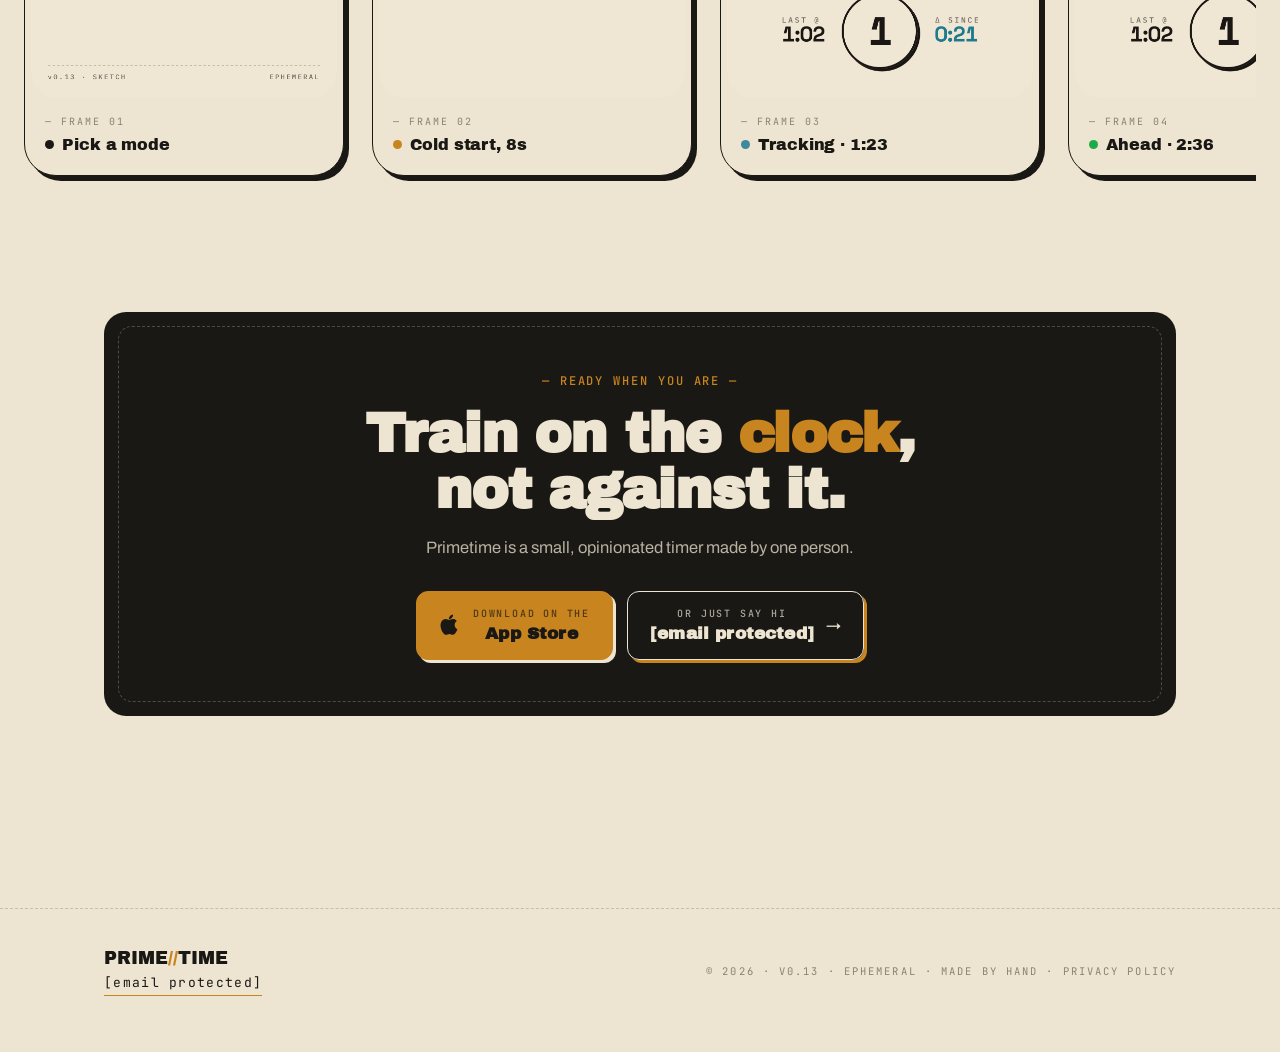
==== commit a0c6c276: "updates to copy" ====
--- a/marketing/index.html
+++ b/marketing/index.html
@@ -4,9 +4,9 @@
 <head>
   <meta charset="utf-8" />
   <meta name="viewport" content="width=device-width, initial-scale=1, viewport-fit=cover" />
-  <title>Primetime — a timer for training, not watching</title>
+  <title>Primetime — ditch the mathlete, unleash the athlete</title>
   <meta name="description"
-    content="Primetime is an iOS workout timer that tracks your sets while you train. Your last interval sets the pace; the screen tells you, at a glance, whether you're keeping it." />
+    content="Primetime is an iOS workout timer that tracks your sets while you train. Stop calculating how much rest you have left and let Primetime show you when you're ready." />
 
   <link rel="preconnect" href="https://fonts.googleapis.com">
   <link rel="preconnect" href="https://fonts.gstatic.com" crossorigin>
@@ -33,14 +33,13 @@
         <div class="eyebrow"><span class="mono">— iOS · workout timer —</span></div>
 
         <h1 class="headline">
-          A timer for <span class="accent">training</span>,<br />
-          not for <span class="strike">watching</span>.
+          Ditch the <span class="strike">mathlete</span>,<br />
+          unleash the <span class="accent">athlete</span>.
         </h1>
 
         <p class="lede">
-          Primetime tracks your sets while you train. Your last interval becomes the rhythm — the screen shows, at a
-          glance, whether you're <strong>holding it</strong>, <strong>ahead of it</strong>, or
-          <strong>slipping</strong>.
+          Track your sets while you train. Stop calculating how much rest you have left and let Primetime show you
+          when you're ready.
         </p>
 
         <div class="cta-row">
@@ -84,9 +83,9 @@
     <div class="container">
       <div class="row">
         <span class="mono">— color is the language —</span>
-        <span class="mono"><span class="sw orange"></span> baseline / last set</span>
-        <span class="mono"><span class="sw teal"></span> tracking</span>
-        <span class="mono"><span class="sw green"></span> ahead of pace</span>
+        <span class="mono"><span class="sw orange"></span> baseline</span>
+        <span class="mono"><span class="sw teal"></span> early</span>
+        <span class="mono"><span class="sw green"></span> ideal</span>
         <span class="mono"><span class="sw red"></span> overdue</span>
       </div>
     </div>
@@ -97,25 +96,25 @@
     <div class="container">
       <div class="section-head">
         <span class="mono">/ 01 — how it reads</span>
-        <h2>Glance, don't squint.</h2>
-        <p>The outer ring is the time your last set took — your baseline. The inner ring is the set you're in right now.
-          Two arcs, three colors, no math.</p>
+        <h2>Info at a glance.</h2>
+        <p>Track by the minute with the outer ring, or the time since your last set with the inner ring. Colorful
+          indicators for quick reads.</p>
       </div>
 
       <div class="reads-grid">
         <div class="read-card teal">
           <div class="ring" aria-hidden="true"></div>
           <span class="mono">— Δ since</span>
-          <h3>Tracking</h3>
-          <p>You're inside the window of your last set. Keep going — the rhythm is intact.</p>
+          <h3>Early</h3>
+          <p>You're inside the window of your last set. Don't let your tiktok brain steal your gains.</p>
           <div class="delta">0:21</div>
           <span class="delta-label">elapsed in this set</span>
         </div>
         <div class="read-card green">
           <div class="ring" aria-hidden="true"></div>
           <span class="mono">— Δ since</span>
-          <h3>Ahead of pace</h3>
-          <p>You've passed your last interval and you're still going. Inner ring catches the outer.</p>
+          <h3>Ideal</h3>
+          <p>It's time to get moving.</p>
           <div class="delta">1:34</div>
           <span class="delta-label">elapsed in this set</span>
         </div>
@@ -123,7 +122,7 @@
           <div class="ring" aria-hidden="true"></div>
           <span class="mono">— Δ since</span>
           <h3>Overdue</h3>
-          <p>Twice your baseline and counting. Pause, breathe, or push — the screen won't lie about it.</p>
+          <p>You have rested too long. I thought you were here to workout.</p>
           <div class="delta">2:03</div>
           <span class="delta-label">elapsed in this set</span>
         </div>
@@ -150,8 +149,7 @@
         <div class="feat">
           <div class="num">02 / COLOR-CODED</div>
           <h3>The screen tells you.</h3>
-          <p>Orange baseline, teal in-progress, green when you're ahead, red when you're overdue. No graphs, no streaks
-            — just the color you're in.</p>
+          <p>Orange baseline, teal in-progress, green when you're ahead, red when you're overdue.</p>
         </div>
         <div class="feat">
           <div class="num">03 / EPHEMERAL</div>
@@ -161,7 +159,7 @@
         <div class="feat">
           <div class="num">04 / COMING</div>
           <h3>Countdown &amp; Interval.</h3>
-          <p>Two more modes on the way — a clean duration timer and a work/rest cycler. Same vocabulary, same restraint.
+          <p>Two more modes on the way!
           </p>
         </div>
       </div>
@@ -230,8 +228,7 @@
       <div class="cta-band">
         <span class="mono">— ready when you are —</span>
         <h2>Train on the <span class="accent">clock</span>,<br />not against it.</h2>
-        <p>Primetime is a small, opinionated timer made by one person. If that sounds like your kind of tool, grab it —
-          or just say hi.</p>
+        <p>Primetime is a small, opinionated timer made by one person.</p>
         <div class="cta-row">
           <a class="btn primary" href="#" aria-label="Download Primetime on the App Store">
             <svg width="22" height="22" viewBox="0 0 24 24" fill="currentColor" aria-hidden="true">
@@ -267,7 +264,7 @@
               class="__cf_email__"
               data-cfemail="d4a0b9a1bab5adadb1a694b3b9b5bdb8fab7bbb9">[email&#160;protected]</span></a>
         </div>
-        <div class="meta">© 2026 · v0.13 · Ephemeral · Made by hand · <a class="privacy" href="privacy/">Privacy
+        <div class="meta">© 2026 · v0.13 · Ephemeral · Made by hand · <a class="privacy" href="../privacy/">Privacy
             Policy</a></div>
       </div>
     </div>
--- a/marketing/style.css
+++ b/marketing/style.css
@@ -337,22 +337,20 @@
 .read-card .ring {
   width: 64px; height: 64px;
   border-radius: 50%;
-  border: 6px solid var(--muted-2);
-  position: relative;
+  position: relative;
+  background:
+    conic-gradient(currentColor 0 var(--fill, 50%), var(--muted-2) 0 100%);
 }
 .read-card .ring::before {
   content: "";
   position: absolute;
-  inset: -6px;
-  border: 6px solid transparent;
+  inset: 6px;
   border-radius: 50%;
-  border-top-color: currentColor;
-  border-right-color: currentColor;
-  transform: rotate(20deg);
-}
-.read-card.teal  .ring { color: var(--teal); }
-.read-card.green .ring { color: var(--green); }
-.read-card.red   .ring { color: var(--red); }
+  background: var(--paper);
+}
+.read-card.teal  .ring { color: var(--teal); --fill: 25%; }
+.read-card.green .ring { color: var(--green); --fill: 80%; }
+.read-card.red   .ring { color: var(--red); --fill: 100%; }
 .read-card h3 {
   font-family: var(--display);
   font-weight: 900;
